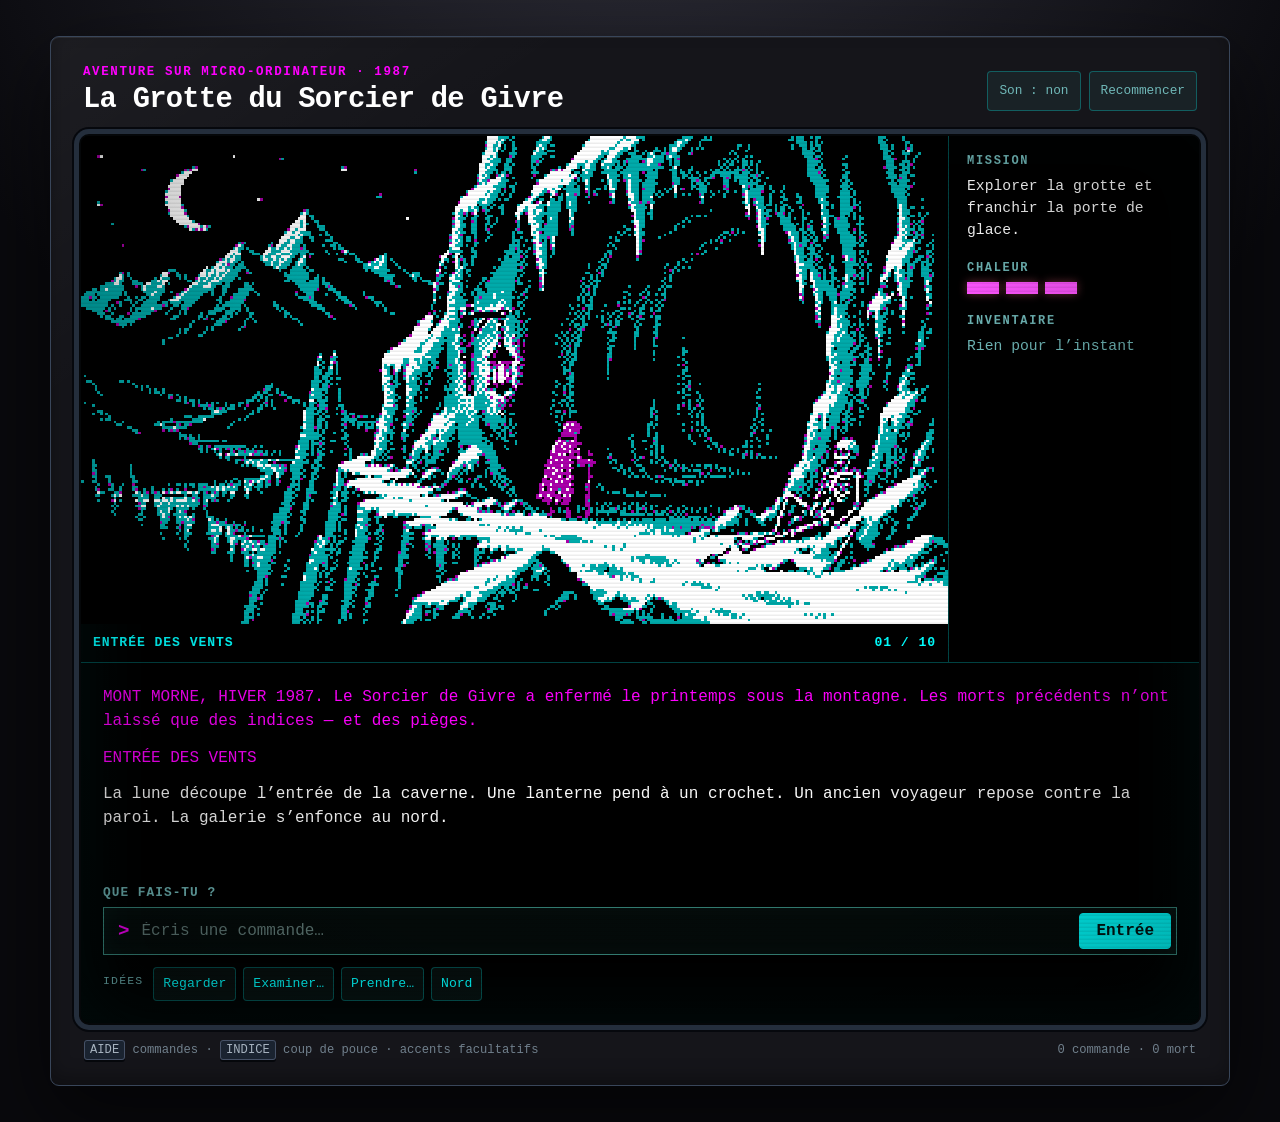
==== index.html @ 5b0b7490 "Ajouter le tag de suivi d'audience Umami Instance auto-hébergée sur stats.baillylab.fr, sans cookie " ====
<!doctype html>
<html lang="fr">
  <head>
    <meta charset="utf-8" />
    <meta name="viewport" content="width=device-width, initial-scale=1" />
    <meta
      name="description"
      content="Une aventure textuelle rétro en français, jouable en une trentaine de minutes."
    />
    <meta name="theme-color" content="#070b12" />
    <title>La Grotte du Sorcier de Givre</title>
    <link rel="stylesheet" href="styles.css" />
    <script defer src="https://stats.baillylab.fr/script.js" data-website-id="c565782b-5375-47bb-89ef-7c76d2ce808c"></script>
  </head>
  <body>
    <main class="machine" aria-label="Jeu La Grotte du Sorcier de Givre">
      <header class="machine__header">
        <div>
          <p class="eyebrow">Aventure sur micro-ordinateur · 1987</p>
          <h1>La Grotte du Sorcier de Givre</h1>
        </div>
        <div class="header-actions">
          <button class="icon-button" id="soundButton" type="button" aria-pressed="false">
            Son : non
          </button>
          <button class="icon-button" id="restartButton" type="button">Recommencer</button>
        </div>
      </header>

      <section class="screen" aria-label="Écran du jeu">
        <div class="screen__glow" aria-hidden="true"></div>
        <div class="screen__scanlines" aria-hidden="true"></div>

        <div class="game-grid">
          <section class="scene-panel" aria-label="Illustration du lieu">
            <canvas
              id="sceneCanvas"
              width="320"
              height="180"
              role="img"
              aria-label="La salle actuelle de la grotte"
            ></canvas>
            <div class="scene-caption">
              <span id="roomName">Entrée des vents</span>
              <span id="roomIndex">01 / 10</span>
            </div>
          </section>

          <aside class="status-panel" aria-label="État de l'aventure">
            <section>
              <h2>Mission</h2>
              <p id="objective">Trouver un passage vers le sorcier.</p>
            </section>
            <section>
              <h2>Chaleur</h2>
              <div id="warmth" class="warmth" aria-label="Chaleur : trois sur trois"></div>
            </section>
            <section>
              <h2>Inventaire</h2>
              <ul id="inventory" class="inventory-list">
                <li class="empty">Rien pour l'instant</li>
              </ul>
            </section>
          </aside>

          <section class="terminal-panel">
            <div id="gameLog" class="game-log" role="log" aria-live="polite"></div>

            <form id="commandForm" class="command-form" autocomplete="off">
              <label for="commandInput">Que fais-tu&nbsp;?</label>
              <div class="command-row">
                <span aria-hidden="true">&gt;</span>
                <input
                  id="commandInput"
                  name="command"
                  type="text"
                  inputmode="text"
                  autocapitalize="sentences"
                  enterkeyhint="send"
                  placeholder="Écris une commande…"
                  aria-describedby="commandHelp"
                />
                <button type="submit">Entrée</button>
              </div>
              <p id="commandHelp" class="sr-only">
                Par exemple : regarder, prendre la lanterne, aller au nord ou inventaire.
              </p>
            </form>

            <div class="suggestion-wrap">
              <span>Idées</span>
              <div id="suggestions" class="suggestions" aria-label="Commandes suggérées"></div>
            </div>
          </section>
        </div>
      </section>

      <footer class="machine__footer">
        <p><kbd>AIDE</kbd> commandes · <kbd>INDICE</kbd> coup de pouce · accents facultatifs</p>
        <p id="moveCounter">0 commande</p>
      </footer>
    </main>

    <dialog id="endingDialog" class="ending-dialog">
      <div class="ending-art" aria-hidden="true">✦</div>
      <p class="eyebrow">Aventure terminée</p>
      <h2>Le printemps revient</h2>
      <p id="endingText"></p>
      <button id="playAgainButton" type="button">Rejouer l’aventure</button>
    </dialog>

    <dialog id="deathDialog" class="ending-dialog death-dialog">
      <div class="death-rune" aria-hidden="true">☠</div>
      <p class="eyebrow">Vous êtes mort</p>
      <h2 id="deathTitle">La montagne vous a vaincu</h2>
      <p id="deathText"></p>
      <div class="dialog-actions">
        <button id="continueButton" type="button">Reprendre au dernier refuge</button>
        <button id="deathRestartButton" class="secondary-button" type="button">Tout recommencer</button>
      </div>
    </dialog>

    <script src="game.js"></script>
  </body>
</html>
---- styles.css ----
:root {
  color-scheme: dark;
  --ink: #ffffff;
  --muted: #70b8b8;
  --cyan: #00ffff;
  --amber: #ff00ff;
  --red: #ff55ff;
  --violet: #00ffff;
  --screen: #000000;
  --case: #15151a;
  --case-edge: #4a4a55;
  --panel: #000000;
  --line: rgba(0, 255, 255, 0.27);
  font-family: "Courier New", Courier, monospace;
}

* {
  box-sizing: border-box;
}

html {
  min-height: 100%;
  background: #09090d;
}

body {
  min-height: 100vh;
  margin: 0;
  padding: clamp(12px, 3vw, 36px);
  color: var(--ink);
  background:
    radial-gradient(circle at 50% -20%, #30303b 0, transparent 52%),
    #09090d;
}

button,
input {
  font: inherit;
}

button {
  color: inherit;
}

button:focus-visible,
input:focus-visible {
  outline: 3px solid var(--amber);
  outline-offset: 3px;
}

.machine {
  width: min(1180px, 100%);
  margin: 0 auto;
  padding: clamp(14px, 2.4vw, 28px);
  border: 1px solid #39465a;
  border-radius: 9px;
  background:
    linear-gradient(145deg, rgba(255, 255, 255, 0.035), transparent 20%),
    var(--case);
  box-shadow:
    0 30px 80px rgba(0, 0, 0, 0.58),
    inset 0 1px 0 rgba(255, 255, 255, 0.08),
    inset 0 -8px 18px rgba(0, 0, 0, 0.3);
}

.machine__header,
.machine__footer,
.scene-caption,
.command-row,
.suggestion-wrap {
  display: flex;
  align-items: center;
}

.machine__header {
  justify-content: space-between;
  gap: 24px;
  padding: 0 4px 18px;
}

.eyebrow {
  margin: 0 0 5px;
  color: var(--amber);
  font-size: 0.78rem;
  font-weight: 700;
  letter-spacing: 0.13em;
  text-transform: uppercase;
}

h1 {
  margin: 0;
  font-size: clamp(1.15rem, 3vw, 1.8rem);
  line-height: 1.12;
  letter-spacing: -0.025em;
}

.header-actions {
  display: flex;
  flex: 0 0 auto;
  gap: 8px;
}

.icon-button,
.suggestions button,
.command-row button,
.ending-dialog button {
  border: 1px solid var(--line);
  border-radius: 4px;
  background: rgba(100, 245, 225, 0.06);
  cursor: pointer;
  transition: background 120ms ease, border-color 120ms ease, transform 80ms ease;
}

.icon-button {
  min-height: 40px;
  padding: 8px 11px;
  color: var(--muted);
  font-size: 0.8rem;
}

.icon-button:hover,
.suggestions button:hover,
.command-row button:hover,
.ending-dialog button:hover {
  border-color: var(--cyan);
  background: rgba(100, 245, 225, 0.14);
}

.icon-button:active,
.suggestions button:active,
.command-row button:active,
.ending-dialog button:active {
  transform: translateY(1px);
}

.screen {
  position: relative;
  overflow: hidden;
  border: 2px solid #050709;
  border-radius: 10px;
  background: var(--screen);
  box-shadow:
    inset 0 0 80px rgba(0, 170, 170, 0.1),
    0 0 0 5px #242e3c,
    0 0 0 7px #06080d;
}

.screen__glow,
.screen__scanlines {
  position: absolute;
  z-index: 5;
  inset: 0;
  pointer-events: none;
}

.screen__glow {
  background: radial-gradient(circle at 50% 40%, transparent 45%, rgba(0, 0, 0, 0.34) 100%);
}

.screen__scanlines {
  opacity: 0.16;
  background: repeating-linear-gradient(
    to bottom,
    transparent 0,
    transparent 2px,
    rgba(0, 0, 0, 0.45) 3px,
    rgba(0, 0, 0, 0.45) 4px
  );
}

.game-grid {
  display: grid;
  grid-template-columns: minmax(0, 1fr) 250px;
  grid-template-areas:
    "scene status"
    "terminal terminal";
}

.scene-panel {
  grid-area: scene;
  min-width: 0;
  border-right: 1px solid var(--line);
  border-bottom: 1px solid var(--line);
}

#sceneCanvas {
  display: block;
  width: 100%;
  aspect-ratio: 16 / 9;
  background: #020608;
  image-rendering: pixelated;
}

.scene-caption {
  justify-content: space-between;
  min-height: 38px;
  padding: 8px 12px;
  color: var(--cyan);
  font-size: 0.82rem;
  font-weight: 700;
  letter-spacing: 0.07em;
  text-transform: uppercase;
}

.status-panel {
  grid-area: status;
  display: grid;
  align-content: start;
  gap: 20px;
  padding: 18px;
  border-bottom: 1px solid var(--line);
  background: rgba(0, 0, 0, 0.86);
}

.status-panel section {
  min-width: 0;
}

.status-panel h2 {
  margin: 0 0 7px;
  color: var(--muted);
  font-size: 0.75rem;
  letter-spacing: 0.14em;
  text-transform: uppercase;
}

.status-panel p,
.inventory-list {
  margin: 0;
  font-size: 0.92rem;
  line-height: 1.5;
}

.inventory-list {
  display: flex;
  flex-wrap: wrap;
  gap: 7px;
  padding: 0;
  list-style: none;
}

.inventory-list li {
  padding: 4px 7px;
  border: 1px solid rgba(182, 156, 255, 0.35);
  color: var(--violet);
  background: rgba(182, 156, 255, 0.07);
}

.inventory-list li.empty {
  padding: 0;
  border: 0;
  color: var(--muted);
  background: none;
}

.warmth {
  display: flex;
  gap: 7px;
}

.warmth span {
  display: block;
  width: 32px;
  height: 12px;
  border: 1px solid var(--red);
  background: var(--red);
  box-shadow: 0 0 8px rgba(255, 102, 128, 0.45);
}

.warmth span.empty {
  background: transparent;
  box-shadow: none;
  opacity: 0.35;
}

.terminal-panel {
  grid-area: terminal;
  min-width: 0;
  padding: clamp(14px, 2.4vw, 22px);
}

.game-log {
  height: 200px;
  overflow-y: auto;
  padding: 0 8px 14px 0;
  scrollbar-color: rgba(100, 245, 225, 0.35) transparent;
}

.log-entry {
  margin: 0 0 12px;
  color: var(--ink);
  font-size: 1rem;
  line-height: 1.52;
}

.log-entry.system {
  color: var(--amber);
}

.log-entry.command {
  margin-bottom: 7px;
  color: var(--cyan);
  font-weight: 700;
}

.log-entry.danger {
  color: var(--red);
}

.log-entry.reward {
  color: var(--violet);
}

.command-form label {
  display: block;
  margin-bottom: 7px;
  color: var(--muted);
  font-size: 0.8rem;
  font-weight: 700;
  letter-spacing: 0.08em;
  text-transform: uppercase;
}

.command-row {
  gap: 10px;
  min-height: 48px;
  padding: 5px 5px 5px 14px;
  border: 1px solid rgba(100, 245, 225, 0.55);
  background: rgba(100, 245, 225, 0.045);
  box-shadow: inset 0 0 20px rgba(100, 245, 225, 0.035);
}

.command-row > span {
  color: var(--amber);
  font-size: 1.2rem;
  font-weight: 700;
}

.command-row input {
  min-width: 0;
  flex: 1;
  border: 0;
  outline: 0;
  color: var(--ink);
  background: transparent;
  font-size: 1rem;
}

.command-row input::placeholder {
  color: #617b78;
}

.command-row button {
  align-self: stretch;
  padding: 0 16px;
  border-color: var(--cyan);
  color: #001613;
  background: var(--cyan);
  font-weight: 800;
}

.command-row button:hover {
  color: var(--ink);
}

.suggestion-wrap {
  align-items: flex-start;
  gap: 10px;
  margin-top: 12px;
}

.suggestion-wrap > span {
  flex: 0 0 auto;
  padding-top: 7px;
  color: var(--muted);
  font-size: 0.72rem;
  letter-spacing: 0.1em;
  text-transform: uppercase;
}

.suggestions {
  display: flex;
  flex-wrap: wrap;
  gap: 7px;
}

.suggestions button {
  min-height: 34px;
  padding: 6px 9px;
  color: var(--cyan);
  font-size: 0.82rem;
}

.machine__footer {
  justify-content: space-between;
  gap: 18px;
  padding: 18px 5px 0;
  color: #71808d;
  font-size: 0.76rem;
}

.machine__footer p {
  margin: 0;
}

kbd {
  padding: 2px 5px;
  border: 1px solid #465166;
  border-radius: 3px;
  color: #a7b3bf;
  background: #1a2330;
  box-shadow: 0 2px 0 #05070b;
  font: inherit;
}

.ending-dialog {
  width: min(520px, calc(100% - 30px));
  padding: 34px;
  border: 1px solid var(--cyan);
  border-radius: 8px;
  color: var(--ink);
  background: #071014;
  box-shadow: 0 0 80px rgba(100, 245, 225, 0.2);
  text-align: center;
}

.ending-dialog::backdrop {
  background: rgba(0, 3, 7, 0.85);
  backdrop-filter: blur(4px);
}

.ending-dialog h2 {
  margin: 5px 0 12px;
  color: var(--cyan);
  font-size: clamp(1.6rem, 5vw, 2.3rem);
}

.ending-dialog p:not(.eyebrow) {
  margin: 0 auto 24px;
  line-height: 1.6;
}

.ending-dialog button {
  min-height: 46px;
  padding: 10px 16px;
  border-color: var(--cyan);
  color: #001613;
  background: var(--cyan);
  font-weight: 800;
}

.ending-art {
  color: var(--amber);
  font-size: 3.5rem;
  text-shadow: 0 0 20px var(--amber);
}

.death-dialog {
  border-color: var(--red);
  box-shadow: 0 0 80px rgba(255, 0, 255, 0.18);
}

.death-dialog h2,
.death-rune {
  color: var(--red);
}

.death-rune {
  font-size: 3.1rem;
  text-shadow: 0 0 18px var(--red);
}

.dialog-actions {
  display: flex;
  justify-content: center;
  gap: 10px;
  flex-wrap: wrap;
}

.ending-dialog .secondary-button {
  border-color: rgba(255, 255, 255, 0.35);
  color: var(--ink);
  background: transparent;
}

.screen.is-dead canvas {
  filter: contrast(1.5) hue-rotate(75deg);
}

.sr-only {
  position: absolute;
  width: 1px;
  height: 1px;
  padding: 0;
  margin: -1px;
  overflow: hidden;
  clip: rect(0, 0, 0, 0);
  white-space: nowrap;
  border: 0;
}

@media (max-width: 760px) {
  body {
    padding: 0;
    background: #070b12;
  }

  .machine {
    min-height: 100vh;
    padding: 14px;
    border: 0;
    border-radius: 0;
    box-shadow: none;
  }

  .machine__header {
    align-items: flex-start;
    padding-bottom: 13px;
  }

  .eyebrow {
    font-size: 0.68rem;
  }

  .header-actions {
    display: grid;
  }

  .icon-button {
    min-height: 34px;
    padding: 5px 7px;
    font-size: 0.72rem;
  }

  .game-grid {
    grid-template-columns: 1fr;
    grid-template-areas:
      "scene"
      "status"
      "terminal";
  }

  .scene-panel {
    border-right: 0;
  }

  .status-panel {
    grid-template-columns: 1.5fr 1fr;
    gap: 10px 18px;
    padding: 11px 13px;
  }

  .status-panel section:first-child {
    grid-row: span 2;
  }

  .status-panel h2 {
    margin-bottom: 4px;
  }

  .status-panel p,
  .inventory-list {
    font-size: 0.8rem;
  }

  .warmth span {
    width: 25px;
    height: 10px;
  }

  .terminal-panel {
    padding: 13px;
  }

  .game-log {
    height: 210px;
  }

  .log-entry {
    font-size: 0.94rem;
  }

  .suggestion-wrap {
    display: block;
  }

  .suggestion-wrap > span {
    display: block;
    margin-bottom: 7px;
    padding-top: 0;
  }

  .suggestions {
    flex-wrap: nowrap;
    overflow-x: auto;
    padding: 2px 2px 7px;
    scrollbar-width: thin;
  }

  .suggestions button {
    flex: 0 0 auto;
  }

  .machine__footer {
    padding-top: 13px;
  }

  .machine__footer p:first-child {
    display: none;
  }

  .machine__footer p:last-child {
    margin-left: auto;
  }
}

@media (prefers-reduced-motion: reduce) {
  *,
  *::before,
  *::after {
    scroll-behavior: auto !important;
    transition: none !important;
  }
}
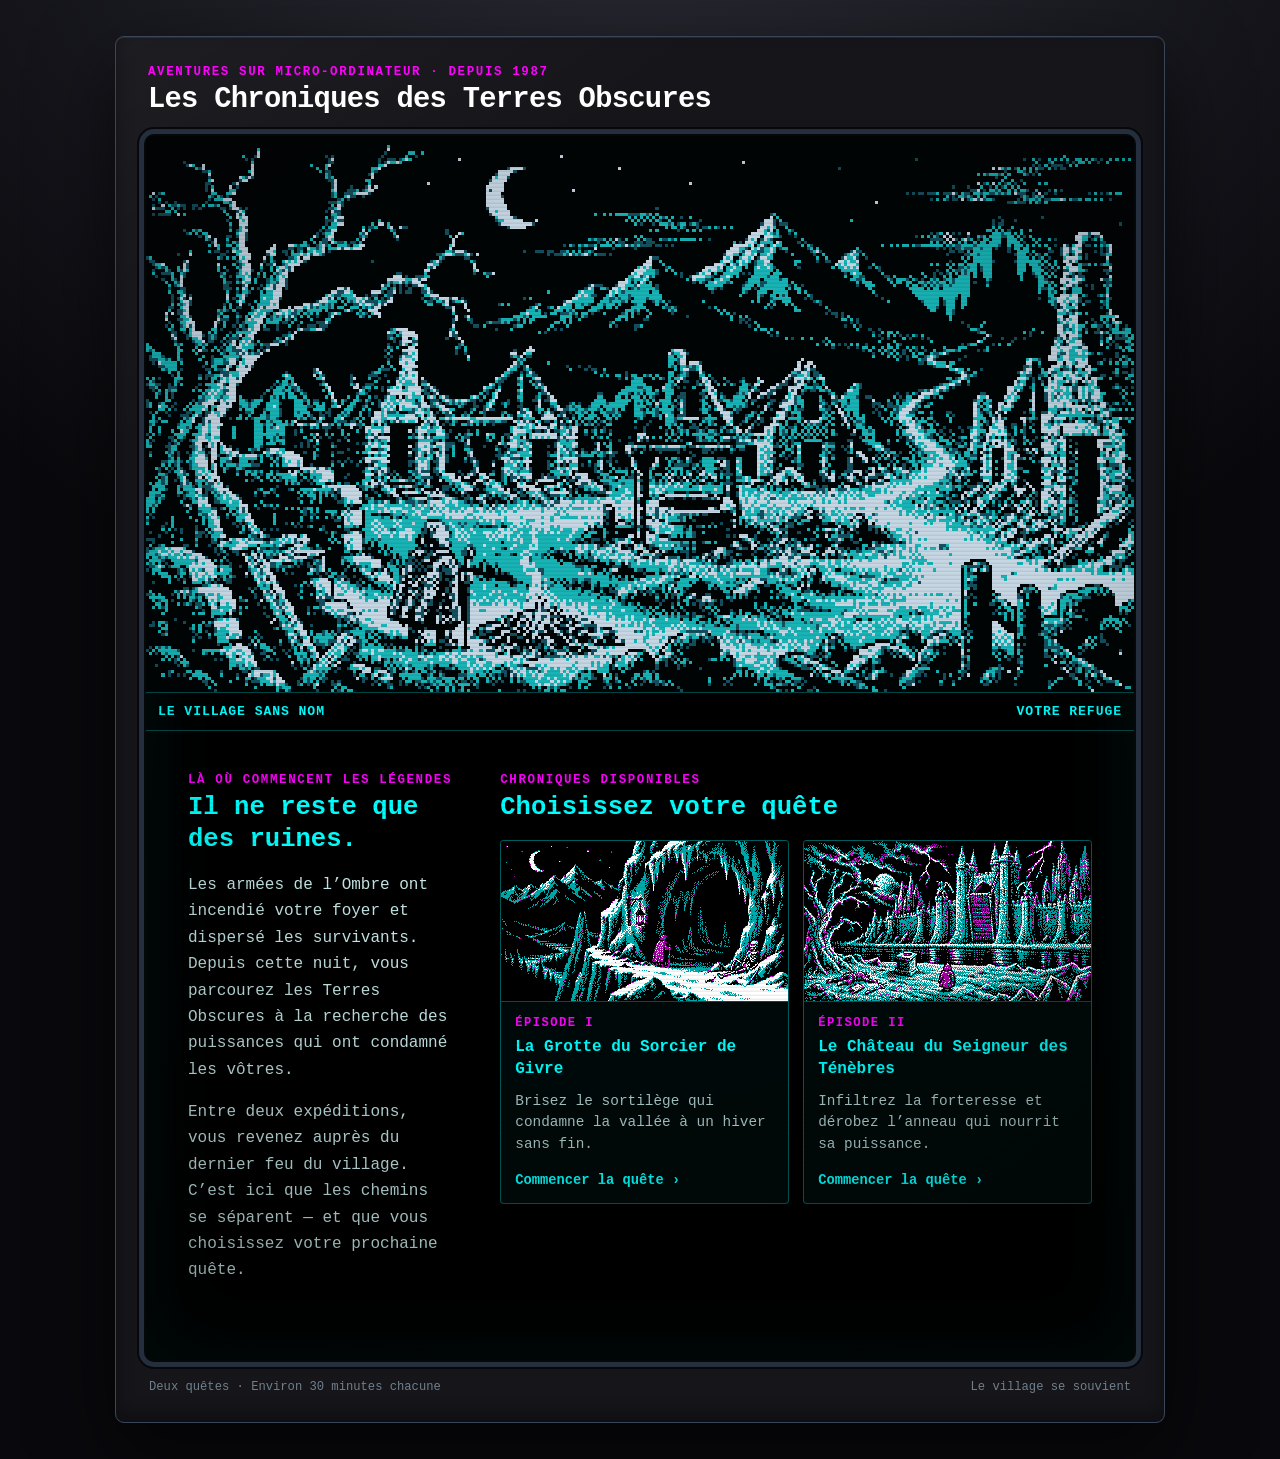
==== commit ca0611a8: "deuxième aventure" ====
--- a/index.html
+++ b/index.html
@@ -3,123 +3,72 @@
   <head>
     <meta charset="utf-8" />
     <meta name="viewport" content="width=device-width, initial-scale=1" />
-    <meta
-      name="description"
-      content="Une aventure textuelle rétro en français, jouable en une trentaine de minutes."
-    />
+    <meta name="description" content="Les Chroniques des Terres Obscures, une série d’aventures textuelles rétro." />
     <meta name="theme-color" content="#070b12" />
-    <title>La Grotte du Sorcier de Givre</title>
+    <title>Les Chroniques des Terres Obscures</title>
     <link rel="stylesheet" href="styles.css" />
-    <script defer src="https://stats.baillylab.fr/script.js" data-website-id="c565782b-5375-47bb-89ef-7c76d2ce808c"></script>
   </head>
   <body>
-    <main class="machine" aria-label="Jeu La Grotte du Sorcier de Givre">
+    <main class="machine home-machine" aria-label="Les Chroniques des Terres Obscures">
       <header class="machine__header">
         <div>
-          <p class="eyebrow">Aventure sur micro-ordinateur · 1987</p>
-          <h1>La Grotte du Sorcier de Givre</h1>
-        </div>
-        <div class="header-actions">
-          <button class="icon-button" id="soundButton" type="button" aria-pressed="false">
-            Son : non
-          </button>
-          <button class="icon-button" id="restartButton" type="button">Recommencer</button>
+          <p class="eyebrow">Aventures sur micro-ordinateur · Depuis 1987</p>
+          <h1>Les Chroniques des Terres Obscures</h1>
         </div>
       </header>
 
-      <section class="screen" aria-label="Écran du jeu">
+      <section class="screen home-screen" aria-label="Le village et les quêtes disponibles">
         <div class="screen__glow" aria-hidden="true"></div>
         <div class="screen__scanlines" aria-hidden="true"></div>
-
-        <div class="game-grid">
-          <section class="scene-panel" aria-label="Illustration du lieu">
-            <canvas
-              id="sceneCanvas"
-              width="320"
-              height="180"
-              role="img"
-              aria-label="La salle actuelle de la grotte"
-            ></canvas>
-            <div class="scene-caption">
-              <span id="roomName">Entrée des vents</span>
-              <span id="roomIndex">01 / 10</span>
-            </div>
+        <div class="village-hero">
+          <img src="assets/village-ruines.png" alt="Le héros contemple les ruines de son village sous la lune" />
+          <div class="scene-caption">
+            <span>Le village sans nom</span>
+            <span>Votre refuge</span>
+          </div>
+        </div>
+        <div class="village-content">
+          <section class="village-lore" aria-labelledby="village-title">
+            <p class="eyebrow">Là où commencent les légendes</p>
+            <h2 id="village-title">Il ne reste que des ruines.</h2>
+            <p>Les armées de l’Ombre ont incendié votre foyer et dispersé les survivants. Depuis cette nuit, vous parcourez les Terres Obscures à la recherche des puissances qui ont condamné les vôtres.</p>
+            <p>Entre deux expéditions, vous revenez auprès du dernier feu du village. C’est ici que les chemins se séparent — et que vous choisissez votre prochaine quête.</p>
           </section>
 
-          <aside class="status-panel" aria-label="État de l'aventure">
-            <section>
-              <h2>Mission</h2>
-              <p id="objective">Trouver un passage vers le sorcier.</p>
-            </section>
-            <section>
-              <h2>Chaleur</h2>
-              <div id="warmth" class="warmth" aria-label="Chaleur : trois sur trois"></div>
-            </section>
-            <section>
-              <h2>Inventaire</h2>
-              <ul id="inventory" class="inventory-list">
-                <li class="empty">Rien pour l'instant</li>
-              </ul>
-            </section>
-          </aside>
+          <section class="quest-selector" aria-labelledby="quests-title">
+            <div class="quest-heading">
+              <p class="eyebrow">Chroniques disponibles</p>
+              <h2 id="quests-title">Choisissez votre quête</h2>
+            </div>
+            <div class="quest-grid">
+              <a class="quest-card" href="episode1.html">
+                <img src="assets/scene-entree.png" alt="L’entrée glacée de la grotte" />
+                <div class="quest-card__body">
+                  <span class="quest-number">Épisode I</span>
+                  <h3>La Grotte du Sorcier de Givre</h3>
+                  <p>Brisez le sortilège qui condamne la vallée à un hiver sans fin.</p>
+                  <span class="quest-start">Commencer la quête <span aria-hidden="true">›</span></span>
+                </div>
+              </a>
 
-          <section class="terminal-panel">
-            <div id="gameLog" class="game-log" role="log" aria-live="polite"></div>
-
-            <form id="commandForm" class="command-form" autocomplete="off">
-              <label for="commandInput">Que fais-tu&nbsp;?</label>
-              <div class="command-row">
-                <span aria-hidden="true">&gt;</span>
-                <input
-                  id="commandInput"
-                  name="command"
-                  type="text"
-                  inputmode="text"
-                  autocapitalize="sentences"
-                  enterkeyhint="send"
-                  placeholder="Écris une commande…"
-                  aria-describedby="commandHelp"
-                />
-                <button type="submit">Entrée</button>
-              </div>
-              <p id="commandHelp" class="sr-only">
-                Par exemple : regarder, prendre la lanterne, aller au nord ou inventaire.
-              </p>
-            </form>
-
-            <div class="suggestion-wrap">
-              <span>Idées</span>
-              <div id="suggestions" class="suggestions" aria-label="Commandes suggérées"></div>
+              <a class="quest-card" href="episode2.html">
+                <img src="assets/e2-douves.png" alt="Le château au-delà de ses douves noires" />
+                <div class="quest-card__body">
+                  <span class="quest-number">Épisode II</span>
+                  <h3>Le Château du Seigneur des Ténèbres</h3>
+                  <p>Infiltrez la forteresse et dérobez l’anneau qui nourrit sa puissance.</p>
+                  <span class="quest-start">Commencer la quête <span aria-hidden="true">›</span></span>
+                </div>
+              </a>
             </div>
           </section>
         </div>
       </section>
 
       <footer class="machine__footer">
-        <p><kbd>AIDE</kbd> commandes · <kbd>INDICE</kbd> coup de pouce · accents facultatifs</p>
-        <p id="moveCounter">0 commande</p>
+        <p>Deux quêtes · Environ 30 minutes chacune</p>
+        <p>Le village se souvient</p>
       </footer>
     </main>
-
-    <dialog id="endingDialog" class="ending-dialog">
-      <div class="ending-art" aria-hidden="true">✦</div>
-      <p class="eyebrow">Aventure terminée</p>
-      <h2>Le printemps revient</h2>
-      <p id="endingText"></p>
-      <button id="playAgainButton" type="button">Rejouer l’aventure</button>
-    </dialog>
-
-    <dialog id="deathDialog" class="ending-dialog death-dialog">
-      <div class="death-rune" aria-hidden="true">☠</div>
-      <p class="eyebrow">Vous êtes mort</p>
-      <h2 id="deathTitle">La montagne vous a vaincu</h2>
-      <p id="deathText"></p>
-      <div class="dialog-actions">
-        <button id="continueButton" type="button">Reprendre au dernier refuge</button>
-        <button id="deathRestartButton" class="secondary-button" type="button">Tout recommencer</button>
-      </div>
-    </dialog>
-
-    <script src="game.js"></script>
   </body>
 </html>
--- a/styles.css
+++ b/styles.css
@@ -42,8 +42,16 @@
   color: inherit;
 }
 
+.episode-link {
+  display: inline-flex;
+  align-items: center;
+  justify-content: center;
+  text-decoration: none;
+}
+
 button:focus-visible,
-input:focus-visible {
+input:focus-visible,
+.episode-link:focus-visible {
   outline: 3px solid var(--amber);
   outline-offset: 3px;
 }
@@ -487,6 +495,134 @@
   filter: contrast(1.5) hue-rotate(75deg);
 }
 
+.home-machine {
+  max-width: 1050px;
+}
+
+.home-screen {
+  padding-bottom: clamp(20px, 3vw, 34px);
+}
+
+.village-hero {
+  position: relative;
+  border-bottom: 1px solid var(--line);
+}
+
+.village-hero img {
+  display: block;
+  width: 100%;
+  aspect-ratio: 16 / 9;
+  object-fit: cover;
+  image-rendering: pixelated;
+}
+
+.village-hero .scene-caption {
+  border-top: 1px solid var(--line);
+}
+
+.village-content {
+  display: grid;
+  grid-template-columns: minmax(230px, 0.72fr) minmax(0, 1.6fr);
+  gap: clamp(24px, 4vw, 46px);
+  padding: clamp(24px, 4vw, 42px);
+}
+
+.village-content h2,
+.quest-card h3 {
+  margin: 0;
+  color: var(--cyan);
+}
+
+.village-lore h2,
+.quest-heading h2 {
+  font-size: clamp(1.2rem, 2.4vw, 1.6rem);
+  line-height: 1.25;
+}
+
+.village-lore > p:not(.eyebrow) {
+  margin: 16px 0 0;
+  color: #c6e7e7;
+  font-size: 1rem;
+  line-height: 1.65;
+}
+
+.quest-heading {
+  margin-bottom: 16px;
+}
+
+.quest-grid {
+  display: grid;
+  grid-template-columns: repeat(2, minmax(0, 1fr));
+  gap: 14px;
+}
+
+.quest-card {
+  min-width: 0;
+  overflow: hidden;
+  border: 1px solid rgba(0, 255, 255, 0.34);
+  border-radius: 4px;
+  color: var(--ink);
+  background: rgba(0, 255, 255, 0.035);
+  text-decoration: none;
+  transition: border-color 120ms ease, background 120ms ease, transform 80ms ease;
+}
+
+.quest-card:hover,
+.quest-card:focus-visible {
+  border-color: var(--cyan);
+  background: rgba(0, 255, 255, 0.1);
+}
+
+.quest-card:focus-visible {
+  outline: 3px solid var(--amber);
+  outline-offset: 3px;
+}
+
+.quest-card:active {
+  transform: translateY(1px);
+}
+
+.quest-card > img {
+  display: block;
+  width: 100%;
+  aspect-ratio: 16 / 9;
+  border-bottom: 1px solid var(--line);
+  object-fit: cover;
+  image-rendering: pixelated;
+}
+
+.quest-card__body {
+  padding: 14px;
+}
+
+.quest-number {
+  display: block;
+  margin-bottom: 7px;
+  color: var(--amber);
+  font-size: 0.76rem;
+  font-weight: 700;
+  letter-spacing: 0.12em;
+  text-transform: uppercase;
+}
+
+.quest-card h3 {
+  font-size: 1rem;
+  line-height: 1.35;
+}
+
+.quest-card p {
+  margin: 10px 0 16px;
+  color: #a9c9c9;
+  font-size: 0.9rem;
+  line-height: 1.5;
+}
+
+.quest-start {
+  color: var(--cyan);
+  font-size: 0.86rem;
+  font-weight: 700;
+}
+
 .sr-only {
   position: absolute;
   width: 1px;
@@ -518,6 +654,20 @@
     padding-bottom: 13px;
   }
 
+  .village-content {
+    grid-template-columns: 1fr;
+    gap: 28px;
+    padding: 22px 16px 26px;
+  }
+
+  .quest-grid {
+    grid-template-columns: 1fr;
+  }
+
+  .village-lore > p:not(.eyebrow) {
+    font-size: 0.94rem;
+  }
+
   .eyebrow {
     font-size: 0.68rem;
   }
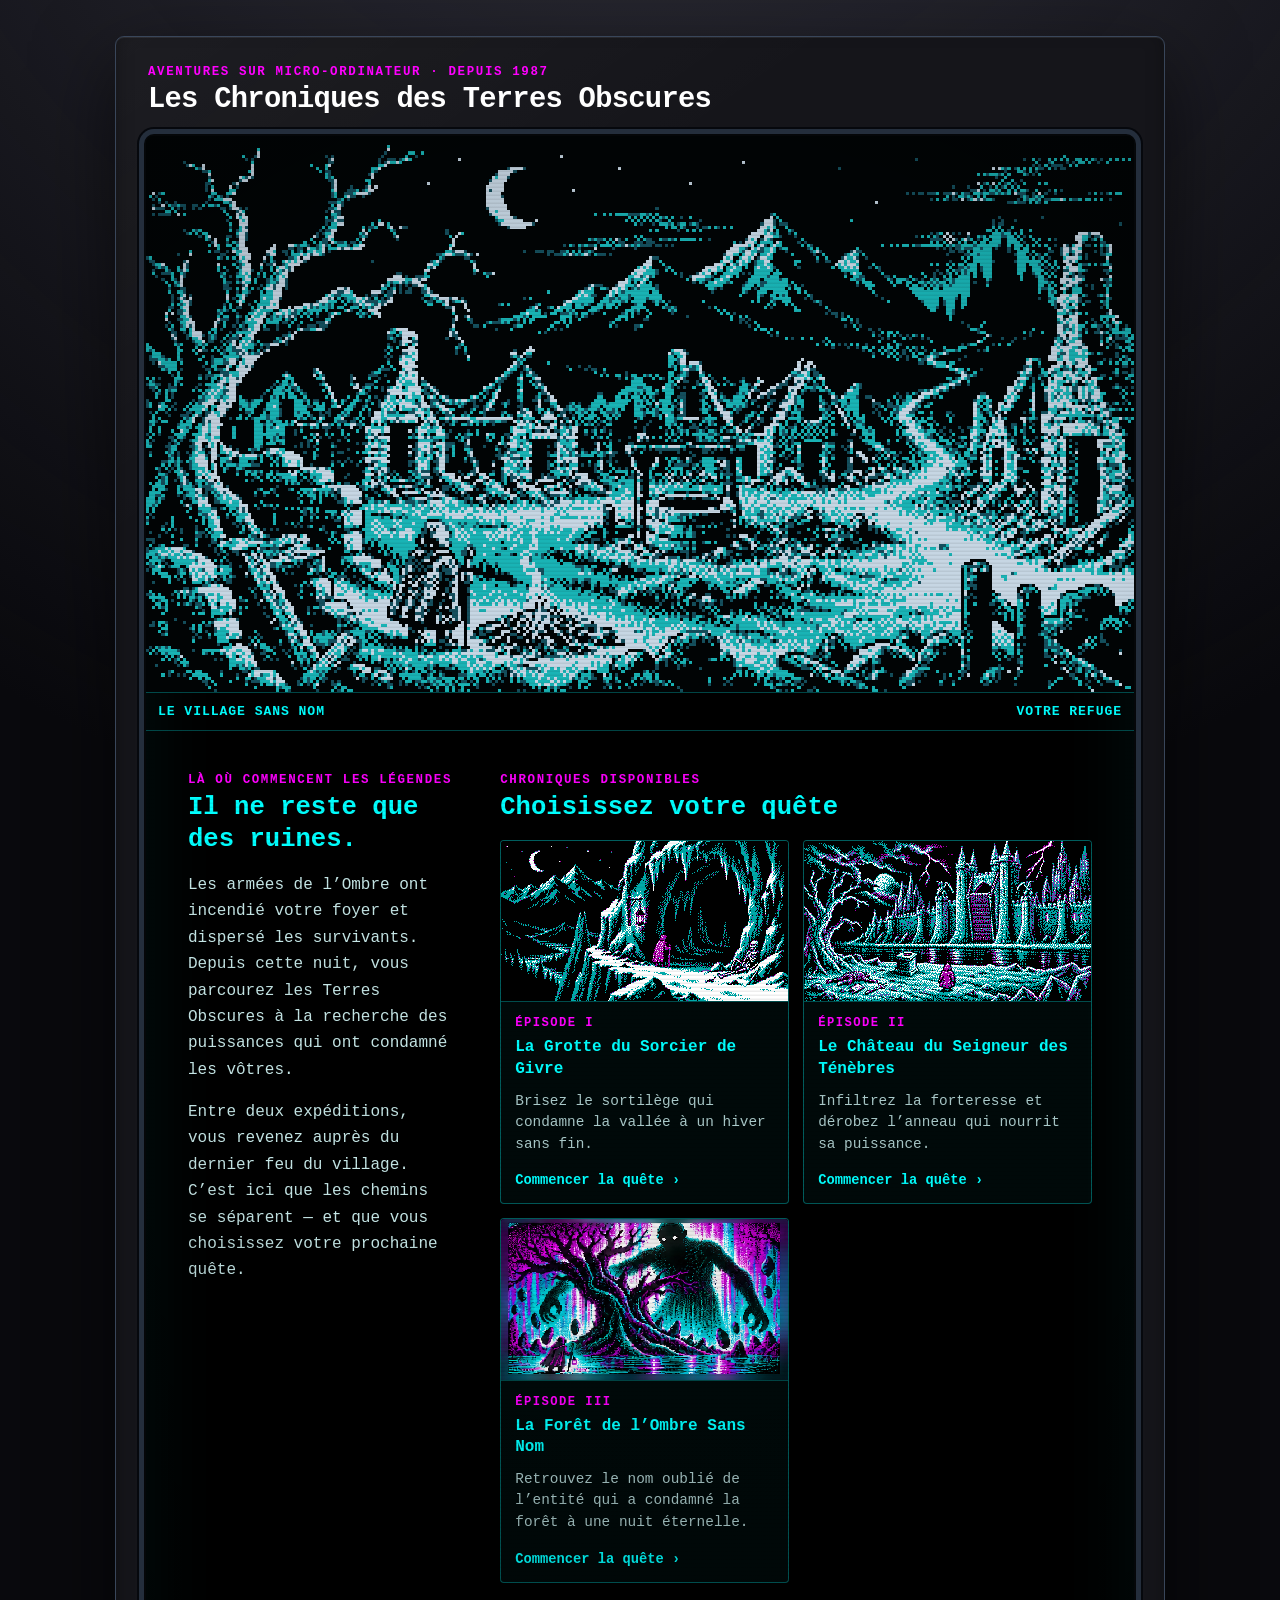
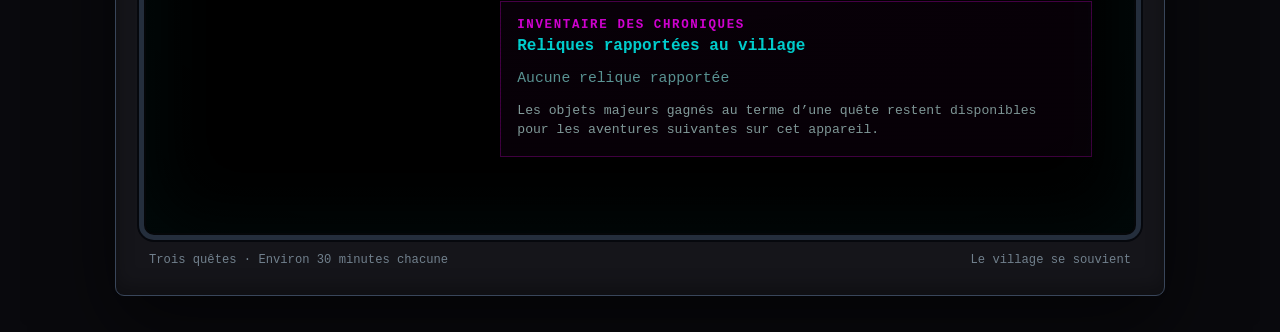
==== commit 6b3b75fc: "episode 3" ====
--- a/index.html
+++ b/index.html
@@ -60,15 +60,33 @@
                   <span class="quest-start">Commencer la quête <span aria-hidden="true">›</span></span>
                 </div>
               </a>
+
+              <a class="quest-card" href="episode3.html">
+                <div class="quest-card__image e3-thumb" role="img" aria-label="Une silhouette gigantesque domine le cœur de la forêt"></div>
+                <div class="quest-card__body">
+                  <span class="quest-number">Épisode III</span>
+                  <h3>La Forêt de l’Ombre Sans Nom</h3>
+                  <p>Retrouvez le nom oublié de l’entité qui a condamné la forêt à une nuit éternelle.</p>
+                  <span class="quest-start">Commencer la quête <span aria-hidden="true">›</span></span>
+                </div>
+              </a>
             </div>
+
+            <section class="legacy-panel" aria-labelledby="legacy-title">
+              <p class="eyebrow">Inventaire des chroniques</p>
+              <h3 id="legacy-title">Reliques rapportées au village</h3>
+              <ul id="legacyInventory" class="inventory-list"><li class="empty">Aucune relique rapportée</li></ul>
+              <p>Les objets majeurs gagnés au terme d’une quête restent disponibles pour les aventures suivantes sur cet appareil.</p>
+            </section>
           </section>
         </div>
       </section>
 
       <footer class="machine__footer">
-        <p>Deux quêtes · Environ 30 minutes chacune</p>
+        <p>Trois quêtes · Environ 30 minutes chacune</p>
         <p>Le village se souvient</p>
       </footer>
     </main>
+    <script src="chronicles.js"></script>
   </body>
 </html>
--- a/styles.css
+++ b/styles.css
@@ -582,13 +582,25 @@
   transform: translateY(1px);
 }
 
-.quest-card > img {
+.quest-card > img,
+.quest-card__image {
   display: block;
   width: 100%;
   aspect-ratio: 16 / 9;
   border-bottom: 1px solid var(--line);
   object-fit: cover;
   image-rendering: pixelated;
+}
+
+.quest-card__image {
+  background-repeat: no-repeat;
+  background-color: #000;
+}
+
+.e3-thumb {
+  background-image: url("assets/e3-forest-sheet.png");
+  background-position: 100% 100%;
+  background-size: 300% 300%;
 }
 
 .quest-card__body {
@@ -621,6 +633,31 @@
   color: var(--cyan);
   font-size: 0.86rem;
   font-weight: 700;
+}
+
+.legacy-panel {
+  margin-top: 18px;
+  padding: 16px;
+  border: 1px solid rgba(255, 0, 255, 0.3);
+  background: rgba(255, 0, 255, 0.035);
+}
+
+.legacy-panel h3 {
+  margin: 0 0 12px;
+  color: var(--cyan);
+  font-size: 1rem;
+}
+
+.legacy-panel > p:last-child {
+  margin: 12px 0 0;
+  color: #a9c9c9;
+  font-size: 0.82rem;
+  line-height: 1.5;
+}
+
+.inventory-list li.legacy-item {
+  border-color: rgba(255, 0, 255, 0.42);
+  color: var(--amber);
 }
 
 .sr-only {
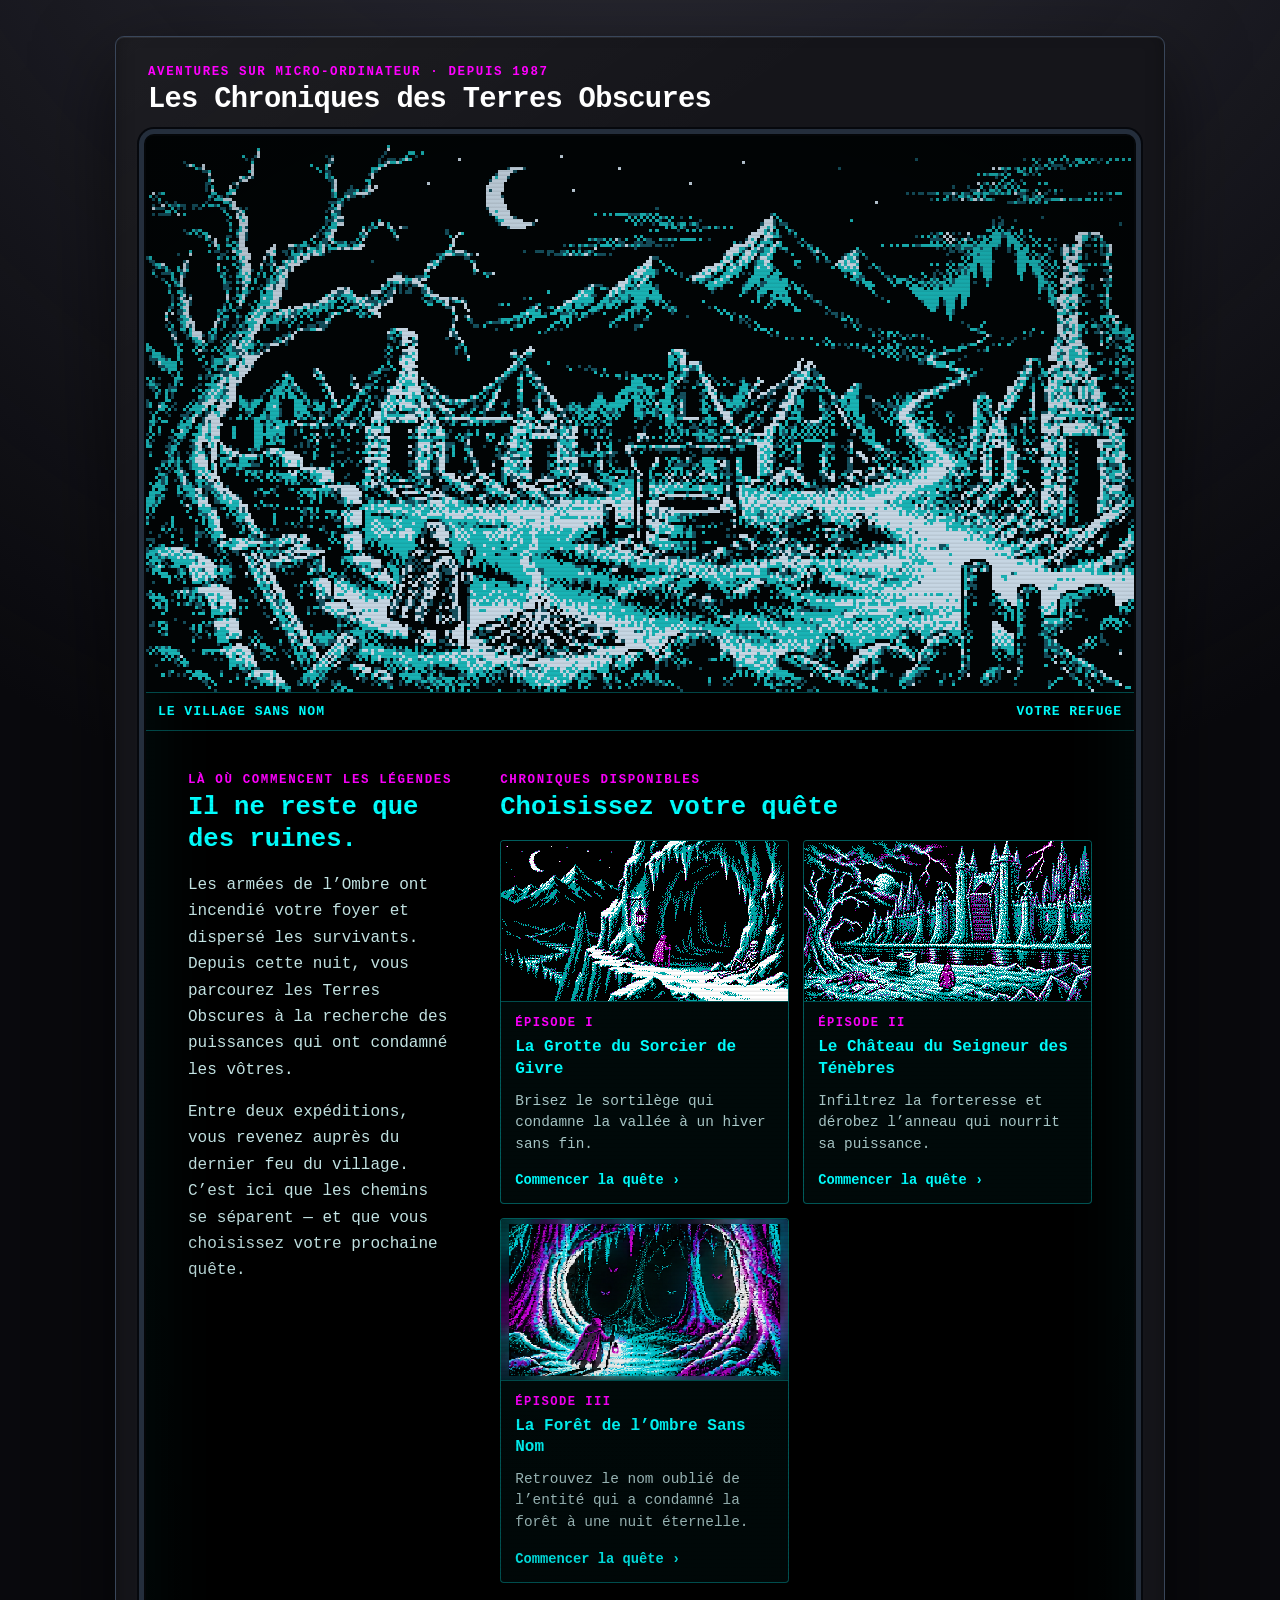
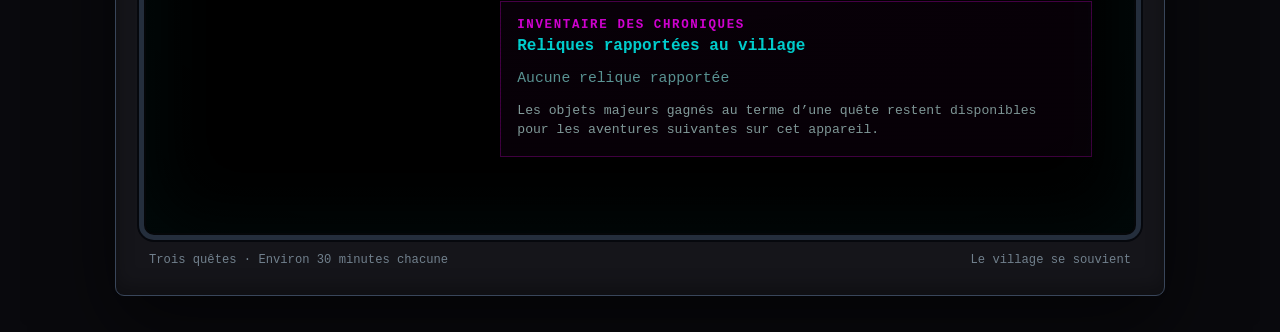
==== commit 4f122437: "ajustement image accueil ep 3" ====
--- a/index.html
+++ b/index.html
@@ -7,6 +7,7 @@
     <meta name="theme-color" content="#070b12" />
     <title>Les Chroniques des Terres Obscures</title>
     <link rel="stylesheet" href="styles.css" />
+    <script defer src="https://stats.baillylab.fr/script.js" data-website-id="c565782b-5375-47bb-89ef-7c76d2ce808c"></script>
   </head>
   <body>
     <main class="machine home-machine" aria-label="Les Chroniques des Terres Obscures">
@@ -62,7 +63,7 @@
               </a>
 
               <a class="quest-card" href="episode3.html">
-                <div class="quest-card__image e3-thumb" role="img" aria-label="Une silhouette gigantesque domine le cœur de la forêt"></div>
+                <img src="assets/e3-lisiere.png" alt="La lisière de la forêt plongée dans une ombre persistante" />
                 <div class="quest-card__body">
                   <span class="quest-number">Épisode III</span>
                   <h3>La Forêt de l’Ombre Sans Nom</h3>
--- a/styles.css
+++ b/styles.css
@@ -592,17 +592,6 @@
   image-rendering: pixelated;
 }
 
-.quest-card__image {
-  background-repeat: no-repeat;
-  background-color: #000;
-}
-
-.e3-thumb {
-  background-image: url("assets/e3-forest-sheet.png");
-  background-position: 100% 100%;
-  background-size: 300% 300%;
-}
-
 .quest-card__body {
   padding: 14px;
 }
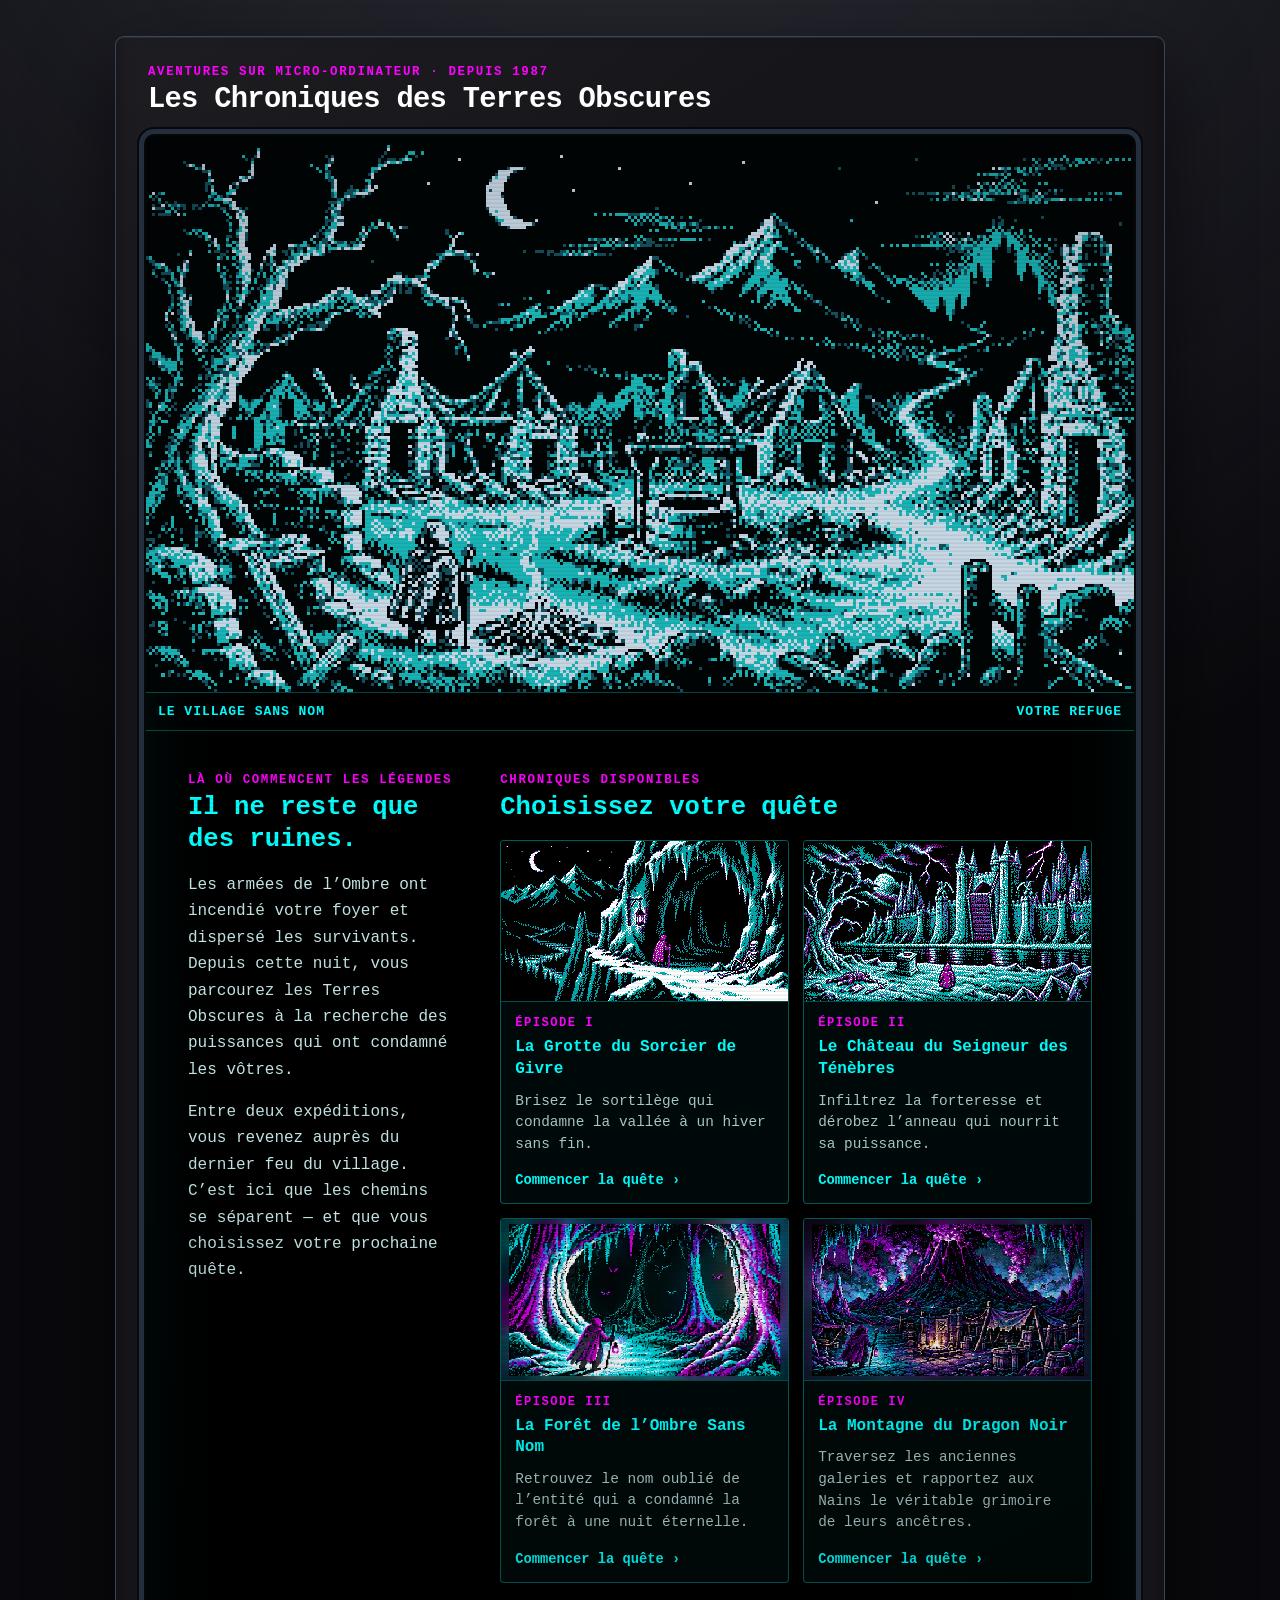
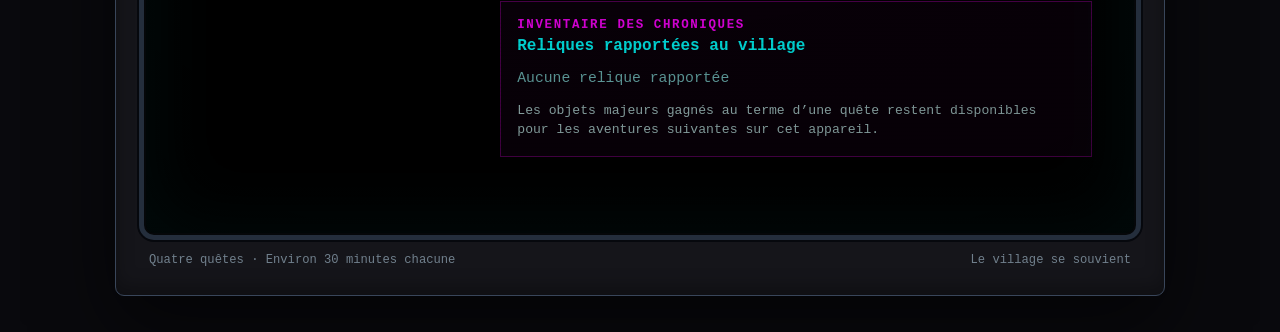
==== commit d03cbefc: "episode 4 V1" ====
--- a/index.html
+++ b/index.html
@@ -71,6 +71,16 @@
                   <span class="quest-start">Commencer la quête <span aria-hidden="true">›</span></span>
                 </div>
               </a>
+
+              <a class="quest-card" href="episode4.html">
+                <img src="assets/e4-01-camp.png" alt="Le camp des Nains au pied de la Montagne du Dragon Noir" />
+                <div class="quest-card__body">
+                  <span class="quest-number">Épisode IV</span>
+                  <h3>La Montagne du Dragon Noir</h3>
+                  <p>Traversez les anciennes galeries et rapportez aux Nains le véritable grimoire de leurs ancêtres.</p>
+                  <span class="quest-start">Commencer la quête <span aria-hidden="true">›</span></span>
+                </div>
+              </a>
             </div>
 
             <section class="legacy-panel" aria-labelledby="legacy-title">
@@ -84,7 +94,7 @@
       </section>
 
       <footer class="machine__footer">
-        <p>Trois quêtes · Environ 30 minutes chacune</p>
+        <p>Quatre quêtes · Environ 30 minutes chacune</p>
         <p>Le village se souvient</p>
       </footer>
     </main>
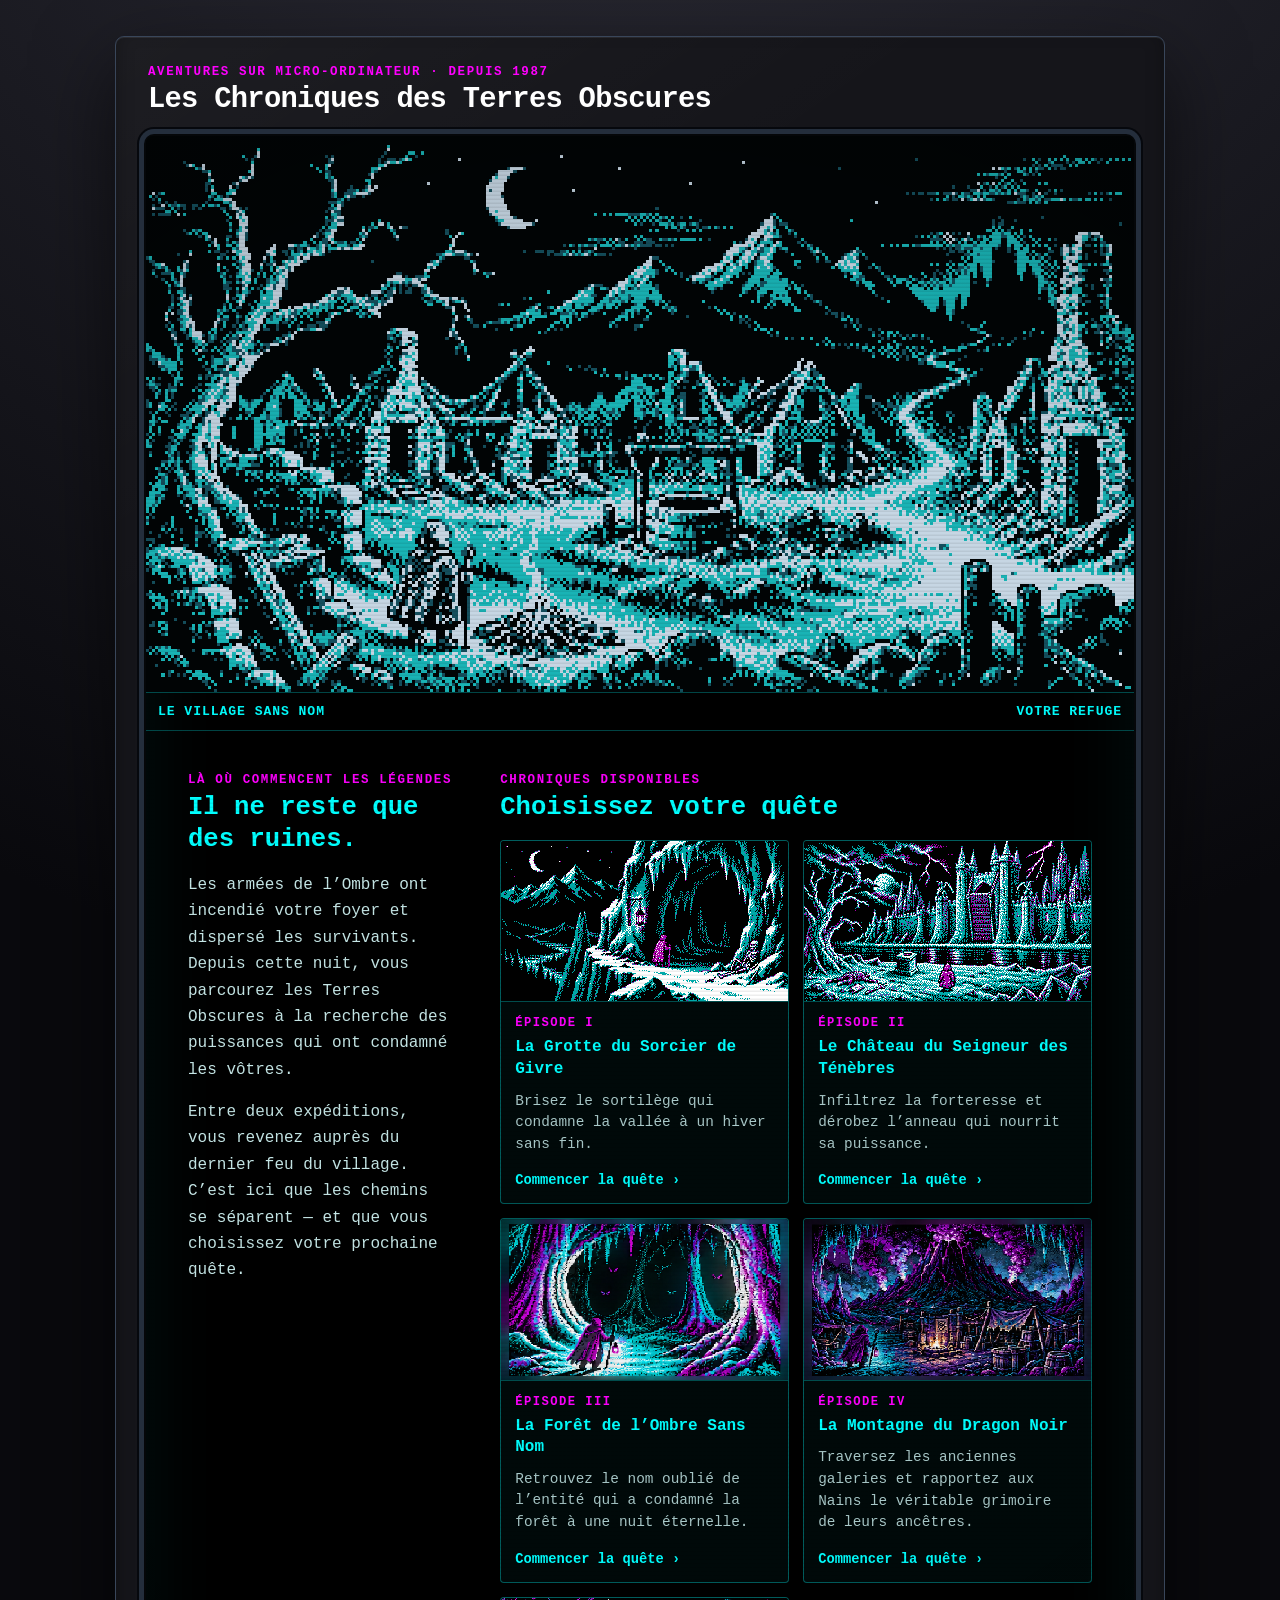
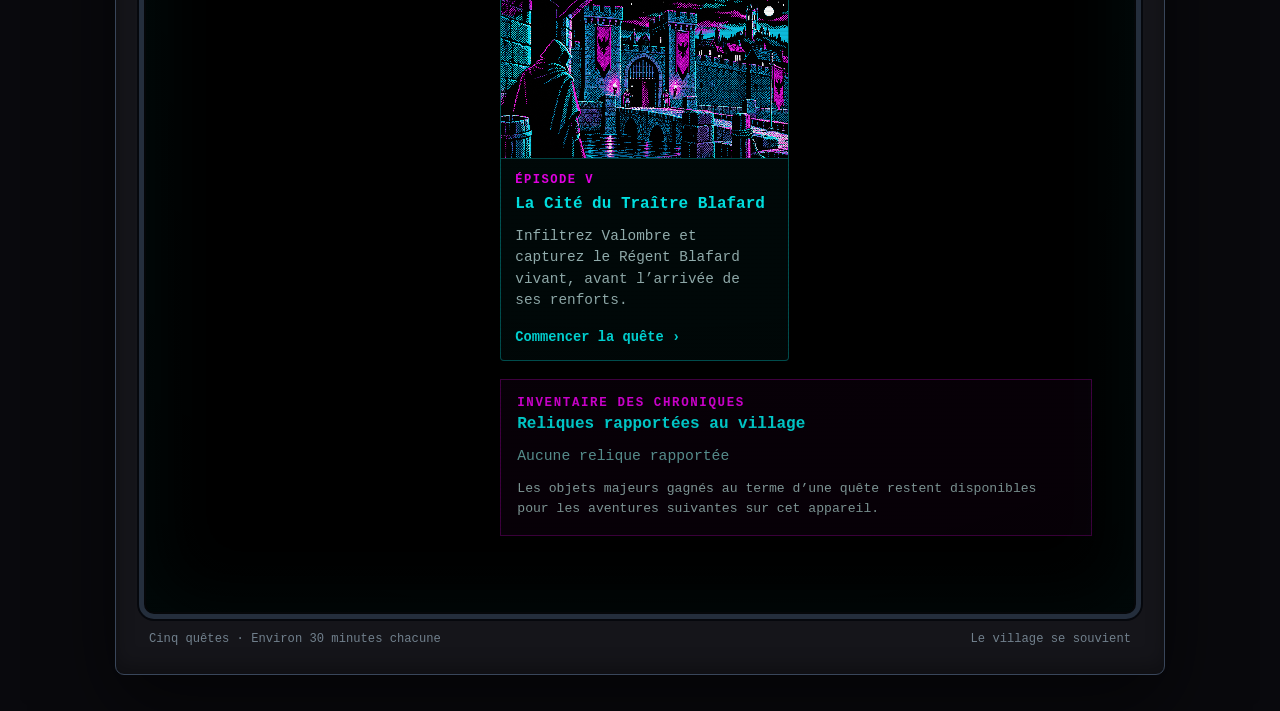
==== commit ea97f729: "quete 5" ====
--- a/index.html
+++ b/index.html
@@ -81,6 +81,16 @@
                   <span class="quest-start">Commencer la quête <span aria-hidden="true">›</span></span>
                 </div>
               </a>
+
+              <a class="quest-card" href="episode5.html">
+                <img src="assets/e5-v3-01-porte.png" alt="Le héros devant la Porte des Cendres de Valombre" />
+                <div class="quest-card__body">
+                  <span class="quest-number">Épisode V</span>
+                  <h3>La Cité du Traître Blafard</h3>
+                  <p>Infiltrez Valombre et capturez le Régent Blafard vivant, avant l’arrivée de ses renforts.</p>
+                  <span class="quest-start">Commencer la quête <span aria-hidden="true">›</span></span>
+                </div>
+              </a>
             </div>
 
             <section class="legacy-panel" aria-labelledby="legacy-title">
@@ -94,7 +104,7 @@
       </section>
 
       <footer class="machine__footer">
-        <p>Quatre quêtes · Environ 30 minutes chacune</p>
+        <p>Cinq quêtes · Environ 30 minutes chacune</p>
         <p>Le village se souvient</p>
       </footer>
     </main>
--- a/styles.css
+++ b/styles.css
@@ -319,6 +319,12 @@
   color: var(--violet);
 }
 
+.log-entry.clue {
+  color: var(--cyan);
+  border-left: 2px solid var(--amber);
+  padding-left: 9px;
+}
+
 .command-form label {
   display: block;
   margin-bottom: 7px;
@@ -647,6 +653,60 @@
 .inventory-list li.legacy-item {
   border-color: rgba(255, 0, 255, 0.42);
   color: var(--amber);
+}
+
+.episode5-status {
+  gap: 9px;
+  padding: 12px;
+}
+
+.episode5-status .notebook-list {
+  max-height: 78px;
+}
+
+.risk-meters {
+  display: grid;
+  gap: 6px;
+}
+
+.risk-meter {
+  display: grid;
+  grid-template-columns: 76px repeat(3, 1fr);
+  align-items: center;
+  gap: 4px;
+  color: var(--muted);
+  font-size: 0.72rem;
+}
+
+.risk-meter i {
+  height: 8px;
+  border: 1px solid rgba(255, 0, 255, 0.45);
+  background: transparent;
+}
+
+.risk-meter i.is-full {
+  background: var(--amber);
+  box-shadow: 0 0 6px rgba(255, 0, 255, 0.5);
+}
+
+.notebook-list {
+  max-height: 104px;
+  margin: 0;
+  padding-left: 18px;
+  overflow-y: auto;
+  color: #bcecec;
+  font-size: 0.76rem;
+  line-height: 1.4;
+}
+
+.notebook-list .empty {
+  color: var(--muted);
+  list-style: none;
+}
+
+.spell-item {
+  border-color: rgba(0, 255, 255, 0.45) !important;
+  color: var(--cyan) !important;
 }
 
 .sr-only {
@@ -730,6 +790,10 @@
     grid-row: span 2;
   }
 
+  .episode5-status section:first-child {
+    grid-row: auto;
+  }
+
   .status-panel h2 {
     margin-bottom: 4px;
   }
